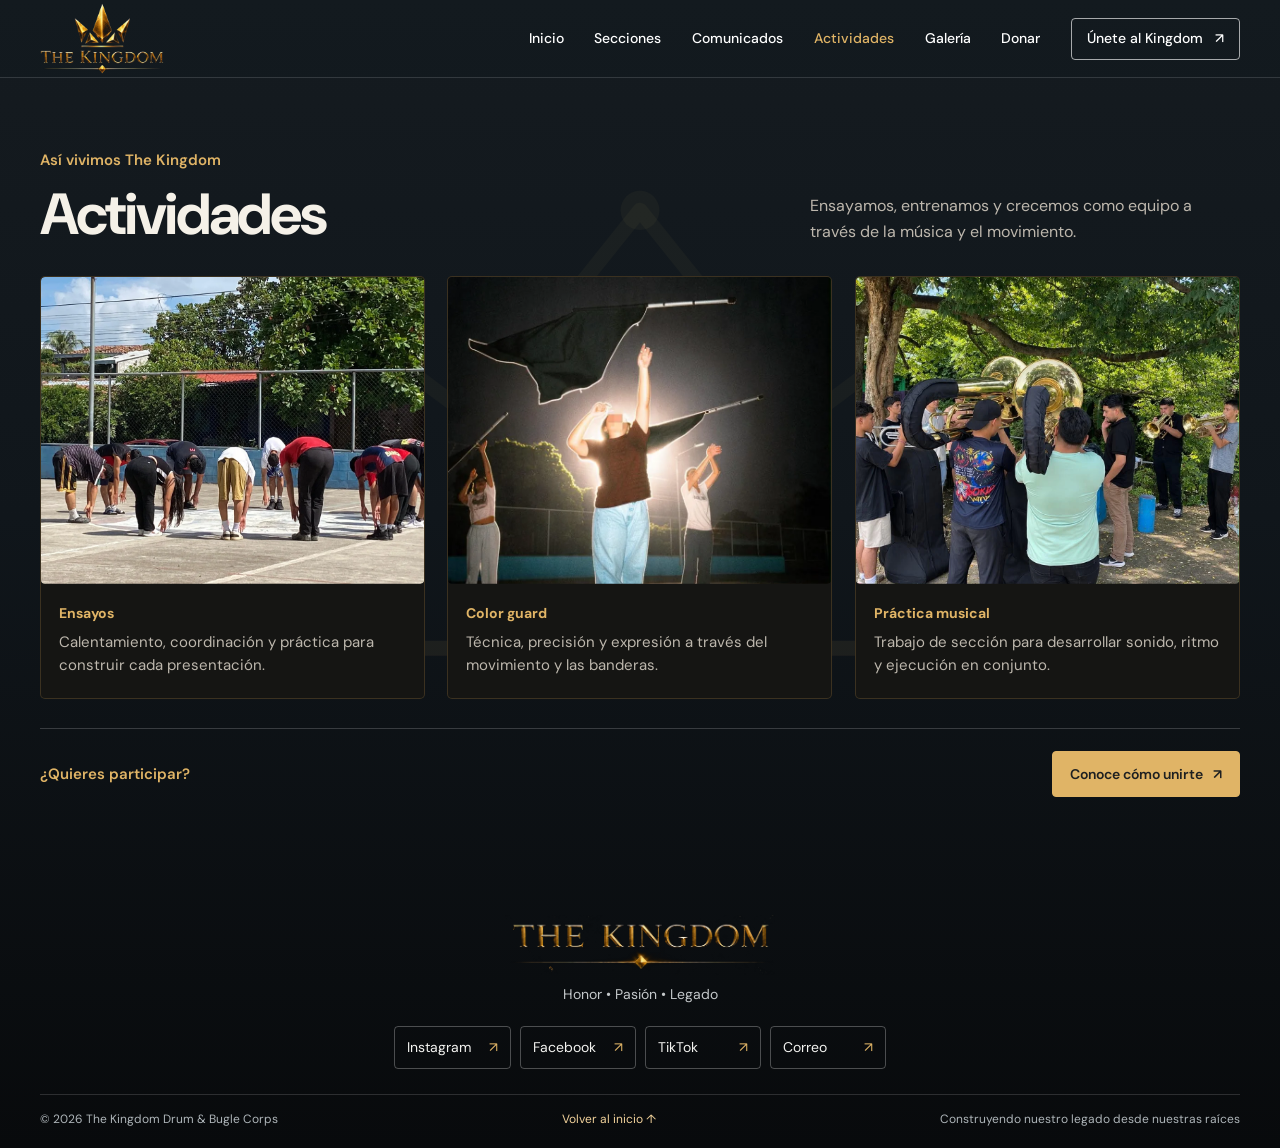
==== actividades.html @ d756a781 "Add site pages and align essence section" ====
<!doctype html>
<html lang="es">
  <head>
    <meta charset="UTF-8" />
    <meta name="viewport" content="width=device-width, initial-scale=1.0" />
    <meta name="theme-color" content="#111519" />
    <meta name="description" content="Conoce los ensayos, entrenamientos y actividades de The Kingdom Drum & Bugle Corps." />
    <title>Actividades | THE KINGDOM I OFICIAL</title>
    <link rel="canonical" href="https://crech23.github.io/the-kingdom-web/actividades.html" />
    <meta property="og:type" content="website" />
    <meta property="og:locale" content="es_SV" />
    <meta property="og:site_name" content="THE KINGDOM I OFICIAL" />
    <meta property="og:title" content="Actividades | THE KINGDOM I OFICIAL" />
    <meta property="og:description" content="Conoce los ensayos, entrenamientos y actividades de The Kingdom Drum & Bugle Corps." />
    <meta property="og:url" content="https://crech23.github.io/the-kingdom-web/actividades.html" />
    <meta property="og:image" content="https://crech23.github.io/the-kingdom-web/public/images/social-preview.png" />
    <meta property="og:image:alt" content="Logotipo dorado de The Kingdom con su corona" />
    <link rel="preconnect" href="https://fonts.googleapis.com" />
    <link rel="preconnect" href="https://fonts.gstatic.com" crossorigin />
    <link href="https://fonts.googleapis.com/css2?family=DM+Sans:wght@400;500;600;700&display=swap" rel="stylesheet" />
    <link rel="icon" type="image/png" href="public/images/crown-menu-icon.png" />
    <link rel="stylesheet" href="styles.css?v=communications-activities-20261028" />
    <script src="script.js?v=communications-activities-20261028" defer></script>
  </head>
  <body>
    <a class="skip-link" href="#contenido">Saltar al contenido</a>
    <header class="site-header">
      <a class="brand" href="index.html#inicio" aria-label="The Kingdom, inicio">
        <img src="public/images/kingdom-crest.png" alt="Logotipo de The Kingdom con corona dorada" />
      </a>
      <button class="menu-toggle" aria-label="Abrir menú" aria-expanded="false" aria-controls="main-nav">
        <img class="menu-icon" src="public/images/crown-menu-icon.png" alt="" aria-hidden="true" />
      </button>
      <nav class="main-nav" id="main-nav" aria-label="Navegación principal">
        <a href="index.html#inicio">Inicio</a>
        <a href="secciones.html">Secciones</a>
        <a href="comunicados.html">Comunicados</a>
        <a href="actividades.html" aria-current="page">Actividades</a>
        <a href="galeria.html">Galería</a>
        <a href="donar.html">Donar</a>
        <a class="nav-cta" href="unete.html#requisitos">Únete al Kingdom <span aria-hidden="true">↗</span></a>
      </nav>
    </header>
    <main id="contenido" class="page-interior">
      <section class="feature-section section-pad" id="actividades">
        <div class="section-heading page-heading">
          <div>
            <p class="intro-kicker">Así vivimos The Kingdom</p>
            <h1>Actividades</h1>
          </div>
          <p>Ensayamos, entrenamos y crecemos como equipo a través de la música y el movimiento.</p>
        </div>
        <div class="feature-grid activity-grid">
          <article class="feature-card activity-card">
            <img src="public/media/ensayo-estiramiento.webp" alt="Integrantes de The Kingdom se estiran en grupo durante un ensayo" width="1600" height="902" loading="lazy" />
            <div class="card-content"><span class="card-label">Ensayos</span><p>Calentamiento, coordinación y práctica para construir cada presentación.</p></div>
          </article>
          <article class="feature-card activity-card">
            <img src="public/media/guard-noche-banderas.webp" alt="Integrantes del color guard practican con banderas durante un ensayo" width="828" height="1422" loading="lazy" />
            <div class="card-content"><span class="card-label">Color guard</span><p>Técnica, precisión y expresión a través del movimiento y las banderas.</p></div>
          </article>
          <article class="feature-card activity-card">
            <img src="public/media/metales-ensayo-arbol.webp" alt="Integrantes de The Kingdom practican instrumentos de metal bajo los árboles" width="1086" height="1448" loading="lazy" />
            <div class="card-content"><span class="card-label">Práctica musical</span><p>Trabajo de sección para desarrollar sonido, ritmo y ejecución en conjunto.</p></div>
          </article>
        </div>
        <div class="activity-cta">
          <p class="intro-kicker">¿Quieres participar?</p>
          <a class="button button-gold" href="unete.html#requisitos">Conoce cómo unirte <span aria-hidden="true">↗</span></a>
        </div>
      </section>
    </main>
    <footer class="site-footer">
      <a class="footer-brand" href="index.html#inicio"><img src="public/images/kingdom-wordmark.png" alt="The Kingdom" /></a>
      <p class="footer-motto">Honor • Pasión • Legado</p>
      <div class="social-links" aria-label="Redes sociales">
        <a class="social-button" href="https://www.instagram.com/thekingdom_es/" target="_blank" rel="noopener noreferrer" aria-label="Instagram de The Kingdom"><span>Instagram</span><span aria-hidden="true">↗</span></a>
        <a class="social-button" href="https://www.facebook.com/profile.php?id=61590365836751" target="_blank" rel="noopener noreferrer" aria-label="Facebook de The Kingdom"><span>Facebook</span><span aria-hidden="true">↗</span></a>
        <a class="social-button" href="https://www.tiktok.com/@the.kingdomc" target="_blank" rel="noopener noreferrer" aria-label="TikTok de The Kingdom"><span>TikTok</span><span aria-hidden="true">↗</span></a>
        <a class="social-button" href="https://mail.google.com/mail/?view=cm&amp;fs=1&amp;to=thekingdomdbc@gmail.com" aria-label="Enviar correo a The Kingdom"><span>Correo</span><span aria-hidden="true">↗</span></a>
      </div>
      <div class="footer-bottom"><span>© <span id="year">2026</span> The Kingdom Drum &amp; Bugle Corps</span><a href="index.html#inicio">Volver al inicio ↑</a><span>Construyendo nuestro legado desde nuestras raíces</span></div>
    </footer>
  </body>
</html>
---- styles.css ----
:root {
  color-scheme: dark;
  --ink: #f5f1e8;
  --navy: #17232e;
  --paper: #10100f;
  --white: #1a1916;
  --gold: #c3954d;
  --gold-dark: #e0b466;
  --muted: #bdb7ad;
  --line: #ffffff2e;
  --body: 'DM Sans', Arial, sans-serif;
  --content: 1200px;
}

* { box-sizing: border-box; }
html { scroll-behavior: smooth; scroll-padding-top: 84px; }
body {
  margin: 0;
  overflow-x: hidden;
  background-color: #0d0d0c;
  background-image: url('public/images/crown-watermark.svg'), linear-gradient(to top, #080a0c 0%, #10161b 55%, #151b20 100%);
  background-repeat: no-repeat, no-repeat;
  background-position: center 48%, center;
  background-size: min(76vw, 780px) auto, 100% 100%;
  background-attachment: fixed, scroll;
  color: var(--ink);
  font: 400 16px/1.65 var(--body);
  -webkit-font-smoothing: antialiased;
}
a { color: inherit; text-decoration: none; }
img, video { display: block; max-width: 100%; }
button, a { -webkit-tap-highlight-color: transparent; }
a:focus-visible, button:focus-visible { outline: 3px solid var(--gold); outline-offset: 4px; }
.skip-link {
  position: absolute; z-index: 100; top: -60px; left: 16px;
  padding: 10px 14px; background: #e0b466; color: #171614;
}
.skip-link:focus { top: 12px; }
.visually-hidden {
  position: absolute; width: 1px; height: 1px; padding: 0; margin: -1px;
  overflow: hidden; clip: rect(0, 0, 0, 0); white-space: nowrap; border: 0;
}
.section-pad { padding-inline: max(24px, calc((100vw - var(--content)) / 2)); }

.site-header {
  position: fixed; z-index: 20; inset: 0 0 auto;
  min-height: 78px; display: flex; align-items: center; justify-content: space-between;
  gap: 28px; padding-inline: max(24px, calc((100vw - var(--content)) / 2));
  color: #fff; border-bottom: 1px solid #ffffff24; background: #10182055;
}
.brand, .footer-brand { display: block; flex: 0 0 auto; }
.brand { width: 124px; }
.footer-brand { width: 270px; max-width: 100%; }
.brand img, .footer-brand img { width: 100%; height: auto; }
@keyframes nav-slide-in {
  from { opacity: 0; filter: blur(2px); transform: translate3d(52px, 0, 0) scale(.99); }
  to { opacity: 1; filter: blur(0); transform: translate3d(0, 0, 0) scale(1); }
}
.main-nav {
  display: flex; align-items: center; gap: clamp(18px, 2.4vw, 32px);
}
.main-nav > a {
  font: 500 14px/1.4 var(--body); color: #fff;
  transition: color .18s ease;
  animation: nav-slide-in .78s cubic-bezier(.22, 1, .36, 1) both;
}
.main-nav > a:nth-child(1) { animation-delay: .42s; }
.main-nav > a:nth-child(2) { animation-delay: .35s; }
.main-nav > a:nth-child(3) { animation-delay: .28s; }
.main-nav > a:nth-child(4) { animation-delay: .21s; }
.main-nav > a:nth-child(5) { animation-delay: .14s; }
.main-nav > a:nth-child(6) { animation-delay: .07s; }
.main-nav > a:nth-child(7) { animation-delay: 0s; }
.main-nav > a:hover { color: #f1d19a; }
.main-nav > a[aria-current="page"] { color: var(--gold-dark); }
.main-nav .nav-cta {
  padding: 10px 15px; border: 1px solid #ffffffa0; border-radius: 4px;
  color: #fff; transition: background .18s ease, color .18s ease;
}
.main-nav .nav-cta:hover { color: #171614; background: #fff; }
.nav-cta span { margin-left: 8px; }
.menu-toggle { display: none; }

.hero {
  position: relative; display: flex; align-items: flex-end; overflow: hidden;
  height: min(78svh, 760px); min-height: 620px; background: #24313a;
  color: #fff; isolation: isolate;
}
.hero-image, .hero-video, .hero-shade { position: absolute; inset: 0; }
.hero-image {
  z-index: -3; background: url('public/media/tk-intro-poster.jpg') center 46% / cover no-repeat;
}
.hero-video { z-index: -2; width: 100%; height: 100%; object-fit: cover; object-position: center 46%; }
.hero-shade {
  z-index: -1;
  background: linear-gradient(to top, #090909dc 0%, #11192072 62%, #11192028 100%),
              linear-gradient(90deg, #1119209e 0%, transparent 82%);
}
.hero-content {
  width: min(var(--content), calc(100% - 48px)); margin: 0 auto 0;
  padding-bottom: clamp(76px, 11vh, 108px); position: relative;
}
.eyebrow, .intro-kicker, .season-kicker {
  margin: 0 0 12px; font-size: 15px; line-height: 1.4; font-weight: 600;
}
.hero h1 {
  max-width: 660px; margin: 0 0 15px; font-size: clamp(46px, 5.2vw, 74px);
  font-weight: 700; line-height: 1.04; letter-spacing: -.04em;
  color: #fffaf0;
  text-shadow: 0 2px 4px #101820, 0 5px 18px #101820d9, 0 0 24px #c3954d35;
}
.hero h1 span { color: #f0c875; }
.hero-copy { max-width: 460px; margin: 0 0 24px; font-size: 18px; line-height: 1.5; color: #f3f1eb; }
.hero-actions { display: flex; align-items: center; flex-wrap: wrap; gap: 12px; }
.button {
  min-height: 46px; display: inline-flex; align-items: center; justify-content: center;
  gap: 10px; padding: 11px 17px; border: 1px solid transparent; border-radius: 4px;
  font: 600 14px/1.2 var(--body); transition: background .18s ease, color .18s ease, border-color .18s ease;
}
.button-gold { color: #1e2021; background: #e0b466; border-color: #e0b466; }
.button-gold:hover { background: #f0ca82; border-color: #f0ca82; }
.button-outline { color: #fff; border-color: #ffffffb0; background: #10182032; }
.button-outline:hover { color: #171614; background: #fff; border-color: #fff; }
.button svg { width: 17px; height: 17px; fill: none; stroke: currentColor; stroke-width: 1.8; stroke-linecap: round; stroke-linejoin: round; }
.button .icon-fill { fill: currentColor; stroke: none; }
.hero-caption {
  position: absolute; right: max(24px, calc((100vw - var(--content)) / 2)); bottom: 25px;
  display: flex; gap: 16px; color: #fff; font-size: 12px;
}
.hero-caption span + span { padding-left: 16px; border-left: 1px solid #ffffff80; }
.scroll-cue { display: none; }

.intro { padding-block: 72px 58px; background: transparent; color: var(--ink); }
.intro-kicker { color: var(--gold-dark); }
.intro .essence-title {
  margin: 0 auto 28px; color: var(--gold-dark); text-align: center;
  font-size: clamp(22px, 2.4vw, 30px); font-weight: 700;
  line-height: 1.2; letter-spacing: -.02em;
}
.intro-grid.mission-vision-grid {
  grid-template-columns: repeat(2, minmax(0, 1fr)); gap: 0; align-items: start;
}
.mission-vision-grid .intro-text { max-width: 560px; }
.mission-vision-grid .intro-text:first-child { padding-right: clamp(22px, 4vw, 54px); }
.mission-vision-grid .intro-text + .intro-text {
  padding-left: clamp(22px, 4vw, 54px); border-left: 1px solid var(--line);
}
.intro-text .mission-label {
  margin: 0 0 10px; color: var(--gold-dark); font-size: 14px;
  font-weight: 700; letter-spacing: .04em;
}
.intro .mission-vision-grid h3 {
  margin: 0 0 16px; font-size: clamp(32px, 3.4vw, 46px);
  font-weight: 700; line-height: 1.12; letter-spacing: -.035em;
}
.intro .mission-vision-grid h3 span { color: var(--gold-dark); }
.intro-philosophy {
  max-width: var(--content); margin: 32px auto 0; padding-top: 18px;
  border-top: 1px solid var(--line); color: var(--ink); font-size: 16px; font-weight: 600;
}
.intro-philosophy span {
  margin-right: 12px; color: var(--gold-dark); font-size: 13px;
  font-weight: 700; letter-spacing: .04em;
}
.intro-grid {
  max-width: var(--content); margin: 16px auto 0; display: grid;
  grid-template-columns: 1.1fr .9fr; align-items: center; gap: clamp(36px, 7vw, 92px);
}
.intro h2, .section-heading h2, .season h2, .contact h2 {
  margin: 0; font-size: clamp(34px, 4.1vw, 54px); font-weight: 700;
  line-height: 1.12; letter-spacing: -.035em;
}
.intro h2 span { color: var(--gold-dark); }
.intro-text { max-width: 510px; }
.intro-text p { margin: 0 0 12px; color: var(--muted); font-size: 16px; line-height: 1.7; }
.intro-text p.lead { color: var(--ink); font-size: 19px; font-weight: 600; line-height: 1.5; }
.underlined-link {
  display: inline-flex; gap: 12px; margin-top: 7px; padding-bottom: 4px;
  color: var(--gold-dark); border-bottom: 1px solid #c3954d70; font-size: 14px; font-weight: 600;
}
.values-strip {
  max-width: var(--content); margin: 42px auto 0; padding-top: 20px;
  display: flex; flex-wrap: wrap; gap: 14px 54px; border-top: 1px solid var(--line);
}
.values-strip div { display: flex; align-items: center; }
.values-strip strong { font-size: 15px; font-weight: 600; }

.meaning-section { max-width: var(--content); margin: 42px auto 0; }
.meaning-heading { margin-bottom: 18px; }
.meaning-heading .intro-kicker { margin-bottom: 5px; }
.meaning-heading h2 { margin: 0; font-size: clamp(28px, 3.2vw, 40px); line-height: 1.15; letter-spacing: -.03em; }
.meaning-grid { display: grid; grid-template-columns: repeat(2, minmax(0, 1fr)); gap: 18px; }
.meaning-card {
  min-width: 0; padding: 20px 22px; border: 1px solid #c3954d38;
  border-radius: 5px; background: #11182088;
}
.meaning-card h3 { margin: 0 0 10px; display: flex; align-items: center; gap: 10px; font-size: 18px; }
.meaning-card h3 img { width: 26px; height: 24px; object-fit: contain; }
.meaning-card p { margin: 0; color: var(--muted); font-size: 15px; line-height: 1.7; }

.feature-section { padding-block: 72px 84px; background: transparent; color: var(--ink); }
main.page-interior { padding-top: 78px; }
.section-heading {
  max-width: var(--content); margin: 0 auto 30px; display: flex;
  align-items: end; justify-content: space-between; gap: 40px;
}
.section-heading h2 { color: var(--ink); }
.section-heading h1 {
  margin: 0; color: var(--ink); font-size: clamp(36px, 4.6vw, 58px);
  line-height: 1.08; letter-spacing: -.04em;
}
.section-heading > p { max-width: 430px; margin: 0; color: var(--muted); font-size: 16px; line-height: 1.65; }
.feature-grid {
  max-width: var(--content); margin: 0 auto; display: grid;
  grid-template-columns: repeat(3, minmax(0, 1fr)); gap: 22px; align-items: start;
}
.feature-card {
  min-width: 0; overflow: hidden;
  background: #151513;
  border: 1px solid #c3954d38; border-radius: 5px;
}
.feature-card img { width: 100%; height: auto; aspect-ratio: 1.25; object-fit: cover; }
.feature-card-short img { aspect-ratio: 1.25; }
.feature-card-tall img { object-position: center 66%; }
.feature-card-short img { object-position: center 36%; }
.feature-card-metal img { object-position: center 30%; }
.card-content { padding: 16px 18px 20px; }
.card-label { color: var(--gold-dark); font-size: 14px; font-weight: 700; }
.card-content p { margin: 5px 0 0; color: var(--muted); font-size: 15px; line-height: 1.55; }
.announcement-card {
  max-width: var(--content); margin: 0 auto; padding: clamp(24px, 4vw, 42px);
  display: flex; align-items: center; justify-content: space-between; gap: 28px;
  border: 1px solid #c3954d62; border-radius: 5px;
  background: linear-gradient(135deg, #1a1c1dce, #111519ed);
}
.announcement-card h2 { margin: 0 0 10px; font-size: clamp(24px, 3vw, 32px); line-height: 1.2; }
.announcement-card p:not(.intro-kicker) { max-width: 650px; margin: 0; color: var(--muted); line-height: 1.7; }
.announcement-actions { display: flex; flex: 0 0 auto; flex-wrap: wrap; gap: 10px; }
.activity-cta {
  max-width: var(--content); margin: 30px auto 0; padding-top: 22px;
  display: flex; align-items: center; justify-content: space-between; gap: 20px;
  border-top: 1px solid var(--line);
}
.activity-cta .intro-kicker { margin: 0; }

.season {
  position: relative; min-height: 460px; display: flex; align-items: center;
  overflow: hidden; background: transparent; color: #fff;
}
.season-photo {
  position: absolute; inset: 0;
  background: linear-gradient(#1118208c, #1118208c),
              url('public/media/ensayo-circulo.webp') center 62% / cover no-repeat;
}
.season-content { position: relative; width: min(var(--content), 100%); margin: auto; padding-block: 72px; }
.season-kicker { color: #f0c875; }
.season h2 { max-width: 650px; color: #fff; }
.season-content > p:not(.season-kicker) { max-width: 500px; margin: 16px 0 22px; color: #e3e6e6; font-size: 16px; line-height: 1.7; }

.gallery-section { padding-block: 72px 86px; background: transparent; color: var(--ink); }
.gallery-heading { align-items: end; }
.gallery-links { display: flex; flex-wrap: wrap; gap: 10px; }
.gallery-link { color: var(--ink); border-color: #ffffff70; background: #09090920; }
.gallery-link:hover { color: #171614; background: #e0b466; border-color: #e0b466; }
.gallery-grid {
  max-width: var(--content); margin: 0 auto; display: grid;
  grid-template-columns: repeat(4, minmax(0, 1fr)); gap: 22px;
}
.gallery-item { min-width: 0; margin: 0; }
.gallery-item img, .gallery-item video {
  width: 100%; aspect-ratio: 4 / 5; object-fit: cover; background: #dedbd4;
}
.media-link { position: relative; display: block; overflow: hidden; border-radius: 4px; }
.media-link img, .media-link video {
  transition: transform .65s cubic-bezier(.22, 1, .36, 1);
}
.media-link:hover img, .media-link:hover video { transform: scale(1.035); }
.media-platform {
  position: absolute; left: 12px; bottom: 12px; padding: 6px 9px;
  border-radius: 3px; color: #fff; background: #17232edc; font-size: 12px; font-weight: 600;
}
.gallery-item figcaption { margin-top: 10px; color: var(--muted); font-size: 14px; }
.gallery-item figcaption a { display: flex; justify-content: space-between; gap: 8px; }
.gallery-item figcaption span { color: var(--gold-dark); white-space: nowrap; }

.donation {
  padding-block: 72px 84px;
  color: var(--ink);
}
.donation-heading { align-items: end; }
.donation-heading .intro-kicker { margin-bottom: 8px; }
.donation-heading h2 { max-width: 650px; }
.donation-heading > p { margin-bottom: 4px; }
.donation-card {
  max-width: var(--content); margin: 0 auto; padding: clamp(22px, 4vw, 40px);
  display: grid; grid-template-columns: 1fr .9fr; gap: clamp(28px, 5vw, 64px);
  border: 1px solid #c3954d62; border-radius: 6px;
  background: linear-gradient(135deg, #1a1c1dce, #111519ed);
}
.donation-message h3 { margin: 0 0 12px; font-size: 21px; }
.donation-message p { margin: 0 0 18px; color: var(--muted); line-height: 1.7; }
.donation-actions { display: flex; flex-wrap: wrap; gap: 10px; margin-top: 18px; }
.donation-actions .button { flex: 1 1 190px; }
.donation-email { margin-top: 0; }
.donation-disclosure { margin: 18px 0; border-top: 1px solid var(--line); }
.donation-disclosure summary {
  display: flex; align-items: center; justify-content: space-between; gap: 16px;
  padding: 14px 0; color: var(--gold-dark); font-weight: 700; cursor: pointer; list-style: none;
}
.donation-disclosure summary::-webkit-details-marker { display: none; }
.donation-disclosure summary::after { content: '+'; font-size: 22px; line-height: 1; }
.donation-disclosure[open] summary::after { content: '−'; }
.donation-details { margin: 0; display: grid; gap: 12px; }
.donation-details > div {
  min-width: 0; display: grid; grid-template-columns: minmax(100px, .75fr) 1.25fr;
  align-items: center; gap: 10px; padding-bottom: 12px; border-bottom: 1px solid var(--line);
}
.donation-details dt { color: var(--muted); font-size: 14px; }
.donation-details dd { margin: 0; color: var(--ink); font-weight: 600; overflow-wrap: anywhere; }
.donation-details .donation-account-row { grid-template-columns: 1fr auto; }
.donation-account-row dt { grid-column: 1 / -1; }
.donation-account-row dd { font-size: clamp(19px, 2.2vw, 25px); letter-spacing: .06em; }
.copy-account { min-height: 40px; padding: 9px 12px; font-size: 13px; cursor: pointer; }
.copy-feedback { min-height: 20px; grid-column: 1 / -1; margin: -5px 0 0; color: var(--gold-dark); font-size: 13px; }

.moments { max-width: var(--content); margin: 72px auto 0; }
.moments-heading { margin-inline: 0; }
.moments-heading .intro-kicker { margin-bottom: 8px; }
.moments-grid {
  display: grid;
  grid-template-columns: repeat(3, minmax(0, 1fr));
  gap: 18px;
}
.moments-grid .moment,
.moments-grid .moment-wide,
.moments-grid .moment-cta {
  min-width: 0;
  grid-column: span 1;
  grid-row: auto;
  aspect-ratio: 4 / 5;
}
.moments-grid .moment .media-link { height: 100%; }
.moments-grid .moment img, .moments-grid .moment video {
  width: 100%; height: 100%; aspect-ratio: auto; object-fit: cover; background: #151513;
}
.moment-cta {
  display: flex; flex-direction: column; justify-content: center; align-items: flex-start;
  padding: clamp(20px, 2.4vw, 30px); border: 1px solid #c3954d62; border-radius: 5px;
  background: linear-gradient(145deg, #221c12ee, #111519f2);
}
.moment-cta .intro-kicker { margin-bottom: 8px; }
.moment-cta h3 { margin: 0 0 12px; font-size: clamp(22px, 2.4vw, 28px); line-height: 1.2; letter-spacing: -.02em; }
.moment-cta p:not(.intro-kicker) { margin: 0 0 20px; color: var(--muted); font-size: 15px; line-height: 1.65; }
.media-link[data-lightbox] { cursor: zoom-in; }

.lightbox {
  width: 100%; height: 100%; max-width: none; max-height: none; margin: 0; padding: 0;
  border: 0; background: transparent; color: #fff;
}
.lightbox[open] { display: flex; align-items: center; justify-content: center; }
.lightbox::backdrop { background: #07090bf0; }
.lightbox-figure { margin: 0; padding: 64px 72px 56px; max-width: 100%; text-align: center; }
.lightbox-figure img, .lightbox-figure video {
  max-width: min(92vw, 1200px); max-height: calc(100svh - 150px);
  width: auto; height: auto; margin: 0 auto; border-radius: 4px; background: #000;
}
.lightbox-caption { margin: 14px 0 0; color: var(--muted); font-size: 14px; }
.lightbox-count { color: var(--gold-dark); font-weight: 600; margin-right: 10px; }
.lightbox-btn {
  position: absolute; width: 46px; height: 46px; display: flex; align-items: center; justify-content: center;
  padding: 0; border: 1px solid #ffffff60; border-radius: 4px; color: #fff; background: #10182090;
  font: 500 22px/1 var(--body); cursor: pointer; transition: background .18s ease, color .18s ease;
}
.lightbox-btn:hover { color: #171614; background: #e0b466; border-color: #e0b466; }
.lightbox-close { top: 16px; right: 16px; }
.lightbox-prev { left: 16px; top: 50%; margin-top: -23px; }
.lightbox-next { right: 16px; top: 50%; margin-top: -23px; }
.lightbox-solo .lightbox-prev, .lightbox-solo .lightbox-next { display: none; }
body.lightbox-open { overflow: hidden; }

.join-hero {
  min-height: 540px; display: flex; align-items: center; padding: 150px max(24px, calc((100vw - var(--content)) / 2)) 72px;
  color: #fff; background: linear-gradient(90deg, #0c1015e8 0%, #0c1015a8 58%, #0c101550 100%), url('public/images/hero.webp') center 48% / cover no-repeat;
}
.join-hero-content { width: min(var(--content), 100%); margin-inline: auto; }
.join-hero h1 { max-width: 780px; margin: 0 0 16px; font-size: clamp(48px, 6vw, 76px); line-height: 1.02; letter-spacing: -.045em; text-shadow: 0 3px 16px #000; }
.join-hero h1 span { color: #f0c875; }
.join-hero-content > p:not(.eyebrow) { max-width: 560px; margin: 0 0 24px; color: #f0eee8; font-size: 18px; }
.join-content { padding-block: 72px 84px; }
.join-heading { align-items: end; }
.join-grid { max-width: var(--content); margin: 0 auto; display: grid; grid-template-columns: repeat(2, minmax(0, 1fr)); gap: 20px; }
.join-card { padding: 26px; border: 1px solid #ffffff30; border-radius: 5px; background: #101519a8; }
.join-card-primary { border-color: #c3954d80; background: linear-gradient(145deg, #211c13a8, #111519d9); }
.join-label { margin: 0 0 8px; color: var(--gold-dark); font-size: 13px; font-weight: 700; letter-spacing: .05em; }
.join-card h3 { margin: 0 0 12px; color: var(--ink); font-size: 23px; line-height: 1.2; }
.join-card p:last-child { margin: 0; color: var(--muted); line-height: 1.7; }
.join-policies { max-width: var(--content); margin: 52px auto 0; padding-top: 28px; border-top: 1px solid var(--line); }
.join-policies > h2 { margin: 0 0 22px; color: var(--ink); font-size: clamp(30px, 3.4vw, 42px); line-height: 1.15; }
.policy-grid { display: grid; grid-template-columns: repeat(3, minmax(0, 1fr)); gap: 18px; }
.policy-grid article { padding: 20px; border-left: 2px solid var(--gold); background: #ffffff08; }
.policy-grid h3 { margin: 0 0 8px; font-size: 17px; }
.policy-grid p { margin: 0; color: var(--muted); font-size: 15px; line-height: 1.65; }
.join-next { max-width: var(--content); margin: 54px auto 0; padding: 30px; text-align: center; border: 1px solid #c3954d55; border-radius: 5px; background: linear-gradient(130deg, #1b1a16bd, #101519d9); }
.join-next h2 { margin: 0 0 8px; font-size: clamp(28px, 3.2vw, 38px); }
.join-next p { max-width: 640px; margin: 0 auto 20px; color: var(--muted); }

.contact {
  position: relative; overflow: hidden; padding-block: 72px 76px;
  text-align: center; color: #fff; background: transparent;
}
.contact-crown { width: 58px; height: 50px; display: block; margin: 0 auto 16px; fill: none; stroke: #e0b466; stroke-width: 4; stroke-linecap: round; stroke-linejoin: round; }
.contact h2 { max-width: 780px; margin: 0 auto 16px; color: #fff; font-size: clamp(34px, 4vw, 52px); }
.contact h2 span { color: #e0b466; }
.contact > p { max-width: 500px; margin: 0 auto; color: #d4d9dc; font-size: 16px; }
.contact-button { margin-top: 22px; }
.site-footer { padding: 34px max(24px, calc((100vw - var(--content)) / 2)) 18px; background: transparent; color: #e6e8e9; }
.footer-brand { width: 270px; margin-inline: auto; }
.footer-motto { margin: 8px 0 20px; color: #c4c8ca; font-size: 14px; text-align: center; }
.social-links { display: flex; flex-wrap: wrap; justify-content: center; gap: 9px; padding-bottom: 25px; }
.social-button {
  min-width: 116px; min-height: 42px; padding: 9px 12px; display: inline-flex;
  align-items: center; justify-content: space-between; gap: 18px;
  border: 1px solid #ffffff45; border-radius: 4px; color: #f3f3f0; font-size: 14px;
  transition: background .18s ease, border-color .18s ease;
}
.social-button:hover { background: #ffffff14; border-color: #ffffffa0; }
.social-button span + span { color: #e0b466; }
.footer-bottom {
  display: flex; justify-content: space-between; flex-wrap: wrap; gap: 10px 20px;
  padding-top: 15px; border-top: 1px solid #ffffff25; color: #aeb5b9; font-size: 12px;
}
.footer-bottom a { color: #f1d19a; }
.reveal {
  opacity: 0;
  filter: blur(12px);
  transform: translate3d(0, 76px, 0) scale(.86);
  transition:
    opacity .9s cubic-bezier(.16, 1, .3, 1) var(--reveal-delay, 0ms),
    transform 1s cubic-bezier(.16, 1, .3, 1) var(--reveal-delay, 0ms),
    filter .85s cubic-bezier(.16, 1, .3, 1) var(--reveal-delay, 0ms);
}
.reveal.is-visible {
  opacity: 1;
  filter: blur(0);
  transform: translate3d(0, 0, 0) scale(1);
}
.feature-card.reveal,
.gallery-item.reveal,
.meaning-card.reveal,
.join-life-item.reveal {
  transform: perspective(1000px) translate3d(0, 84px, 0) rotateX(16deg) scale(.82);
  transform-origin: center bottom;
}
.feature-card.reveal.is-visible,
.gallery-item.reveal.is-visible,
.meaning-card.reveal.is-visible,
.join-life-item.reveal.is-visible {
  transform: perspective(1000px) translate3d(0, 0, 0) rotateX(0) scale(1);
}
.feature-card.reveal img,
.gallery-item.reveal img,
.gallery-item.reveal video,
.join-life-item.reveal img,
.join-life-item.reveal video {
  clip-path: inset(0 100% 0 0 round 4px);
  filter: saturate(.35) brightness(.58);
  transition:
    clip-path 1.1s cubic-bezier(.16, 1, .3, 1),
    filter .9s cubic-bezier(.16, 1, .3, 1);
}
.feature-card.reveal.is-visible img,
.gallery-item.reveal.is-visible img,
.gallery-item.reveal.is-visible video,
.join-life-item.reveal.is-visible img,
.join-life-item.reveal.is-visible video {
  clip-path: inset(0 0 0 0 round 4px);
  filter: saturate(1) brightness(1);
}
.gallery-item.reveal .media-platform,
.join-life-item.reveal .media-platform {
  opacity: 0;
  transform: translateY(12px);
  transition:
    opacity .45s cubic-bezier(.16, 1, .3, 1) .35s,
    transform .55s cubic-bezier(.16, 1, .3, 1) .35s;
}
.gallery-item.reveal.is-visible .media-platform,
.join-life-item.reveal.is-visible .media-platform {
  opacity: 1;
  transform: translateY(0);
}

@media (max-width: 900px) {
  .site-header { padding-inline: 24px; }
  .main-nav { gap: 15px; }
  .section-pad { padding-inline: 32px; }
  .season-content { width: auto; margin-inline: 0; }
  .gallery-grid, .feature-grid { gap: 16px; }
  .gallery-grid { grid-template-columns: repeat(2, minmax(0, 1fr)); }
  .moments { margin-top: 56px; }
  .moments-grid { grid-template-columns: repeat(2, minmax(0, 1fr)); gap: 16px; }
}
@media (max-width: 700px) {
  html { scroll-padding-top: 68px; }
  .site-header { min-height: 68px; padding-inline: 18px; }
  .brand { width: 106px; }
  .menu-toggle {
    width: 52px; height: 48px; display: flex; align-items: center; justify-content: center;
    padding: 5px; border: 1px solid #d5ad6780; border-radius: 6px;
    background: #101519c9; cursor: pointer; z-index: 2;
  }
  .menu-icon {
    width: 40px; height: 34px; object-fit: contain;
    filter: drop-shadow(0 0 5px #e0b46690);
    transition: transform .2s ease;
  }
  .menu-toggle[aria-expanded='true'] .menu-icon { transform: scale(.9) rotate(-6deg); }
  .main-nav {
    position: absolute; top: 68px; left: 0; right: 0; display: flex; flex-direction: column;
    align-items: stretch; gap: 0; padding: 0 20px; background: #17232ef5;
    max-height: 0; overflow: hidden; transition: max-height .25s ease, padding .25s ease;
  }
  .main-nav.is-open { max-height: 360px; padding: 8px 20px 18px; }
  .main-nav.is-open > a { animation: nav-slide-in .55s cubic-bezier(.22, 1, .36, 1) both; }
  .main-nav.is-open > a:nth-child(1) { animation-delay: .04s; }
  .main-nav.is-open > a:nth-child(2) { animation-delay: .08s; }
  .main-nav.is-open > a:nth-child(3) { animation-delay: .12s; }
  .main-nav.is-open > a:nth-child(4) { animation-delay: .16s; }
  .main-nav.is-open > a:nth-child(5) { animation-delay: .20s; }
  .main-nav.is-open > a:nth-child(6) { animation-delay: .24s; }
  .main-nav.is-open > a:nth-child(7) { animation-delay: .28s; }
  .main-nav > a { padding: 13px 3px; border-bottom: 1px solid #ffffff26; font-size: 14px; }
  .main-nav .nav-cta { padding: 13px 3px; border: 0; border-bottom: 1px solid #ffffff26; border-radius: 0; }
  .hero { height: 76svh; min-height: 610px; max-height: 760px; }
  .hero-content { width: calc(100% - 40px); padding-bottom: 90px; }
  .hero h1 { max-width: 500px; font-size: clamp(43px, 10vw, 64px); line-height: 1.04; }
  .hero-copy { font-size: 16px; }
  .hero-caption { left: 20px; right: 20px; bottom: 20px; justify-content: flex-start; gap: 10px; font-size: 11px; }
  .hero-caption span + span { padding-left: 10px; }
  .section-pad { padding-inline: 22px; }
  main.page-interior { padding-top: 72px; }
  .intro { padding-block: 50px 42px; }
  .intro-grid { grid-template-columns: 1fr; gap: 16px; margin-top: 12px; }
  .intro-grid.mission-vision-grid { grid-template-columns: 1fr; gap: 16px; }
  .mission-vision-grid .intro-text:first-child { padding-right: 0; }
  .mission-vision-grid .intro-text + .intro-text {
    padding: 22px 0 0; border-left: 0; border-top: 1px solid var(--line);
  }
  .intro .essence-title { margin-bottom: 22px; font-size: 24px; }
  .intro .mission-vision-grid h3 { font-size: clamp(32px, 8.5vw, 44px); }
  .intro-philosophy { margin-top: 24px; font-size: 15px; }
  .intro-philosophy span { display: block; margin: 0 0 5px; }
  .intro h2, .section-heading h2, .season h2 { font-size: clamp(32px, 8.5vw, 44px); }
  .intro-text p.lead { font-size: 17px; }
  .intro-text p { font-size: 15px; }
  .values-strip { gap: 12px 24px; margin-top: 24px; padding-top: 16px; }
  .values-strip strong { font-size: 14px; }
  .feature-section, .gallery-section { padding-block: 52px 58px; }
  .meaning-section { margin-top: 30px; }
  .meaning-grid { grid-template-columns: 1fr; gap: 12px; }
  .meaning-card { padding: 18px; }
  .section-heading { align-items: flex-start; flex-direction: column; gap: 12px; margin-bottom: 22px; }
  .section-heading h1 { font-size: clamp(34px, 9vw, 46px); }
  .section-heading > p { font-size: 15px; }
  .feature-grid { grid-template-columns: 1fr 1fr; gap: 13px; }
  .feature-card img, .feature-card-short img { aspect-ratio: .95; }
  .feature-card-metal { grid-column: 1 / -1; }
  .feature-card-metal img { aspect-ratio: 1.5; }
  .card-content { padding: 12px 12px 15px; }
  .card-content p { font-size: 13px; }
  .announcement-card { align-items: flex-start; flex-direction: column; gap: 20px; }
  .announcement-actions { width: 100%; }
  .announcement-actions .button { flex: 1 1 120px; }
  .activity-cta { align-items: flex-start; flex-direction: column; gap: 12px; }
  .season { min-height: 0; }
  .season-content { padding-block: 58px; }
  .season-content > p:not(.season-kicker) { font-size: 15px; }
  .join-hero { min-height: 470px; padding: 132px 22px 56px; background-position: 57% center; }
  .join-hero h1 { font-size: clamp(42px, 11vw, 58px); }
  .join-hero-content > p:not(.eyebrow) { font-size: 16px; }
  .join-content { padding-block: 52px 60px; }
  .join-grid, .policy-grid { grid-template-columns: 1fr; gap: 12px; }
  .join-card { padding: 20px; }
  .join-policies { margin-top: 36px; padding-top: 24px; }
  .join-next { margin-top: 36px; padding: 24px 18px; }
  .donation { padding-block: 52px 60px; }
  .donation-card { grid-template-columns: 1fr; gap: 24px; padding: 22px; }
  .donation-heading { gap: 12px; }
  .donation-details > div { grid-template-columns: minmax(90px, .7fr) 1.3fr; }
  .donation-details .donation-account-row { grid-template-columns: 1fr auto; }
  .donation-account-row dd { font-size: 19px; }
  .copy-account { padding-inline: 10px; }
  .gallery-heading { gap: 16px; }
  .gallery-links { width: 100%; }
  .gallery-links .button { flex: 1; }
  .gallery-grid { grid-template-columns: 1fr 1fr; gap: 16px 12px; }
  .moments { margin-top: 44px; }
  .moments-grid { grid-template-columns: repeat(2, minmax(0, 1fr)); gap: 12px; }
  .moments-grid > .moment,
  .moments-grid > .moment-wide { grid-column: span 1; width: auto; justify-self: stretch; }
  .moments-grid > .moment:nth-child(odd):nth-last-child(2) {
    grid-column: 1 / -1; width: calc((100% - 12px) / 2); justify-self: center;
  }
  .moments-grid > .moment-cta { grid-column: 1 / -1; aspect-ratio: auto; }
  .lightbox-figure { padding: 70px 14px 50px; }
  .lightbox-figure img, .lightbox-figure video { max-width: 100%; max-height: calc(100svh - 150px); }
  .lightbox-prev, .lightbox-next { top: auto; bottom: 10px; margin-top: 0; }
  .lightbox-prev { left: 14px; }
  .lightbox-next { right: 14px; }
  .gallery-item img, .gallery-item video { aspect-ratio: 4 / 5; }
  .media-platform { left: 8px; bottom: 8px; padding: 5px 7px; font-size: 11px; }
  .contact { padding-block: 54px 58px; }
  .contact h2 { font-size: clamp(31px, 8vw, 42px); }
  .contact > p { font-size: 15px; }
  .site-footer { padding: 28px 22px 16px; }
  .social-links { gap: 8px; }
  .social-button { min-width: 0; flex: 1 1 calc(50% - 8px); }
  .footer-bottom { display: flex; justify-content: center; text-align: center; font-size: 11px; }
  .footer-bottom span:last-child { width: 100%; }
}
@media (max-width: 380px) {
  .hero h1 { font-size: 41px; }
  .hero-actions { align-items: stretch; flex-direction: column; max-width: 240px; }
  .hero-actions .button { justify-content: space-between; }
  .feature-grid { grid-template-columns: 1fr; }
  .feature-card-metal { grid-column: auto; }
  .feature-card img, .feature-card-short img, .feature-card-metal img { aspect-ratio: 1.2; }
}
@media (prefers-reduced-motion: reduce) {
  html { scroll-behavior: auto; }
  *, *::before, *::after {
    animation-duration: .01ms !important;
    animation-delay: 0ms !important;
    animation-iteration-count: 1 !important;
    transition-duration: .01ms !important;
  }
  .reveal,
  .reveal.is-visible {
    opacity: 1;
    filter: none;
    transform: none;
    transition-delay: 0ms !important;
  }
  .reveal img,
  .reveal video {
    clip-path: none !important;
    filter: none !important;
  }
}
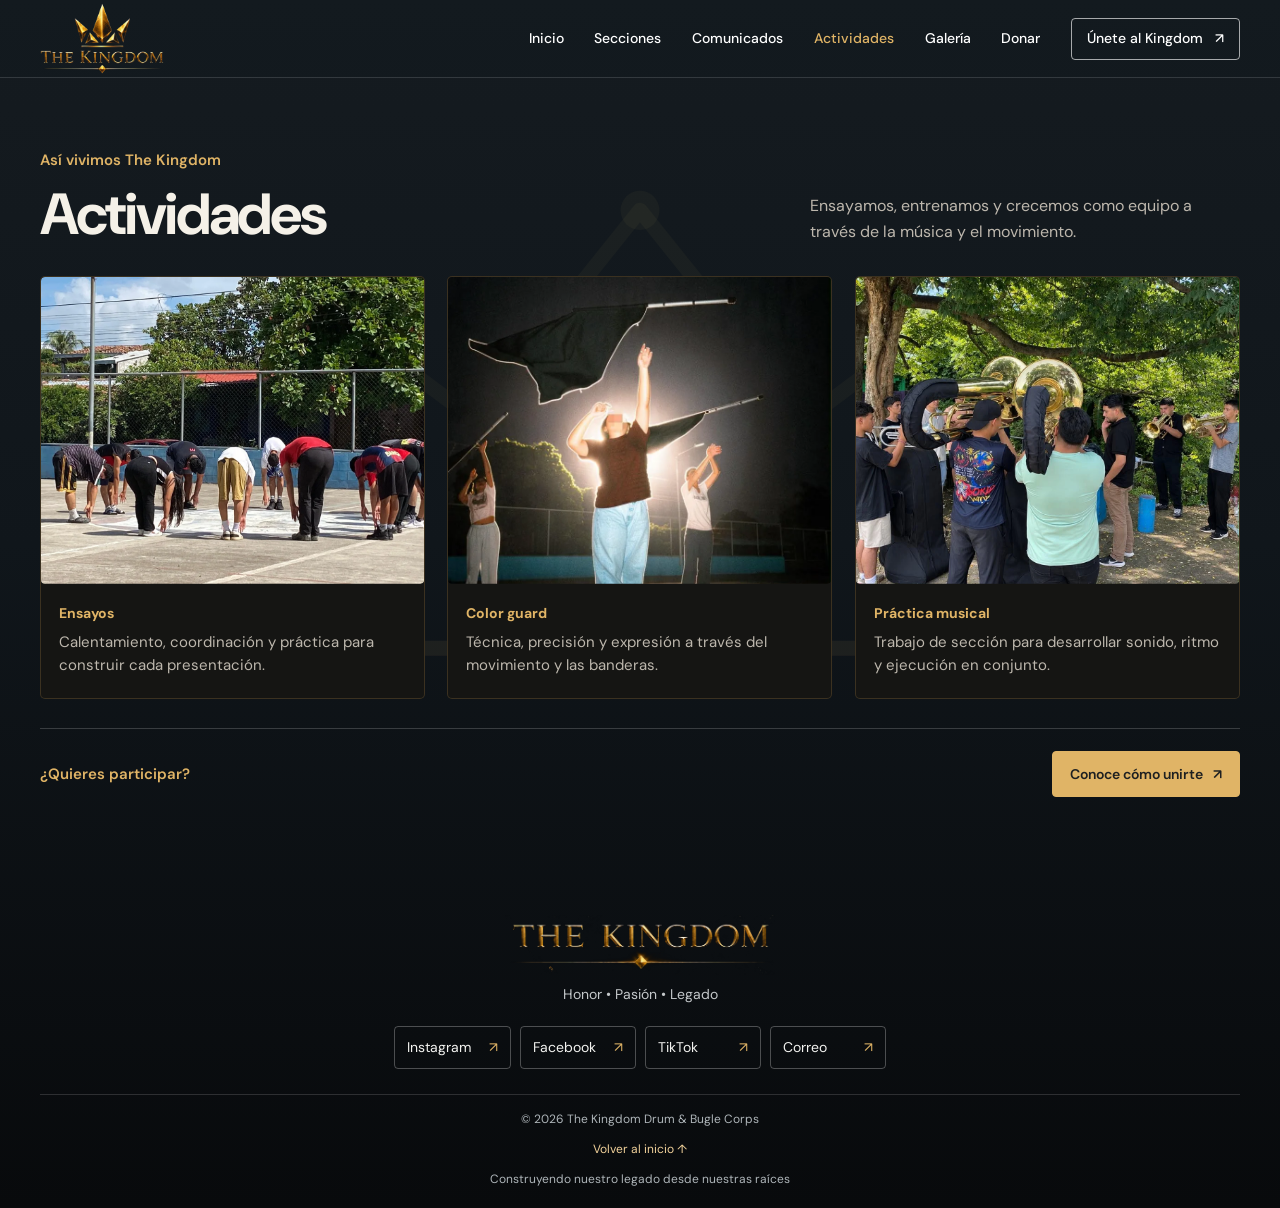
==== commit 02175233: "Center footer content across pages" ====
--- a/actividades.html
+++ b/actividades.html
@@ -19,7 +19,7 @@
     <link rel="preconnect" href="https://fonts.gstatic.com" crossorigin />
     <link href="https://fonts.googleapis.com/css2?family=DM+Sans:wght@400;500;600;700&display=swap" rel="stylesheet" />
     <link rel="icon" type="image/png" href="public/images/crown-menu-icon.png" />
-    <link rel="stylesheet" href="styles.css?v=communications-activities-20261028" />
+    <link rel="stylesheet" href="styles.css?v=footer-centered-20261028" />
     <script src="script.js?v=communications-activities-20261028" defer></script>
   </head>
   <body>
--- a/styles.css
+++ b/styles.css
@@ -132,13 +132,9 @@
 
 .intro { padding-block: 72px 58px; background: transparent; color: var(--ink); }
 .intro-kicker { color: var(--gold-dark); }
-.intro .essence-title {
-  margin: 0 auto 28px; color: var(--gold-dark); text-align: center;
-  font-size: clamp(22px, 2.4vw, 30px); font-weight: 700;
-  line-height: 1.2; letter-spacing: -.02em;
-}
 .intro-grid.mission-vision-grid {
   grid-template-columns: repeat(2, minmax(0, 1fr)); gap: 0; align-items: start;
+  margin-top: 0;
 }
 .mission-vision-grid .intro-text { max-width: 560px; }
 .mission-vision-grid .intro-text:first-child { padding-right: clamp(22px, 4vw, 54px); }
@@ -146,14 +142,14 @@
   padding-left: clamp(22px, 4vw, 54px); border-left: 1px solid var(--line);
 }
 .intro-text .mission-label {
-  margin: 0 0 10px; color: var(--gold-dark); font-size: 14px;
+  margin: 0 0 10px; color: var(--gold-dark); font-size: 17px;
   font-weight: 700; letter-spacing: .04em;
 }
-.intro .mission-vision-grid h3 {
+.intro .mission-vision-grid h2 {
   margin: 0 0 16px; font-size: clamp(32px, 3.4vw, 46px);
   font-weight: 700; line-height: 1.12; letter-spacing: -.035em;
 }
-.intro .mission-vision-grid h3 span { color: var(--gold-dark); }
+.intro .mission-vision-grid h2 span { color: var(--gold-dark); }
 .intro-philosophy {
   max-width: var(--content); margin: 32px auto 0; padding-top: 18px;
   border-top: 1px solid var(--line); color: var(--ink); font-size: 16px; font-weight: 600;
@@ -426,9 +422,11 @@
 .social-button:hover { background: #ffffff14; border-color: #ffffffa0; }
 .social-button span + span { color: #e0b466; }
 .footer-bottom {
-  display: flex; justify-content: space-between; flex-wrap: wrap; gap: 10px 20px;
+  display: flex; flex-direction: column; align-items: center;
+  text-align: center; gap: 10px;
   padding-top: 15px; border-top: 1px solid #ffffff25; color: #aeb5b9; font-size: 12px;
 }
+.footer-bottom > :last-child { text-align: center; }
 .footer-bottom a { color: #f1d19a; }
 .reveal {
   opacity: 0;
@@ -546,8 +544,8 @@
   .mission-vision-grid .intro-text + .intro-text {
     padding: 22px 0 0; border-left: 0; border-top: 1px solid var(--line);
   }
-  .intro .essence-title { margin-bottom: 22px; font-size: 24px; }
-  .intro .mission-vision-grid h3 { font-size: clamp(32px, 8.5vw, 44px); }
+  .intro-grid.mission-vision-grid { margin-top: 0; }
+  .intro .mission-vision-grid h2 { font-size: clamp(32px, 8.5vw, 44px); }
   .intro-philosophy { margin-top: 24px; font-size: 15px; }
   .intro-philosophy span { display: block; margin: 0 0 5px; }
   .intro h2, .section-heading h2, .season h2 { font-size: clamp(32px, 8.5vw, 44px); }
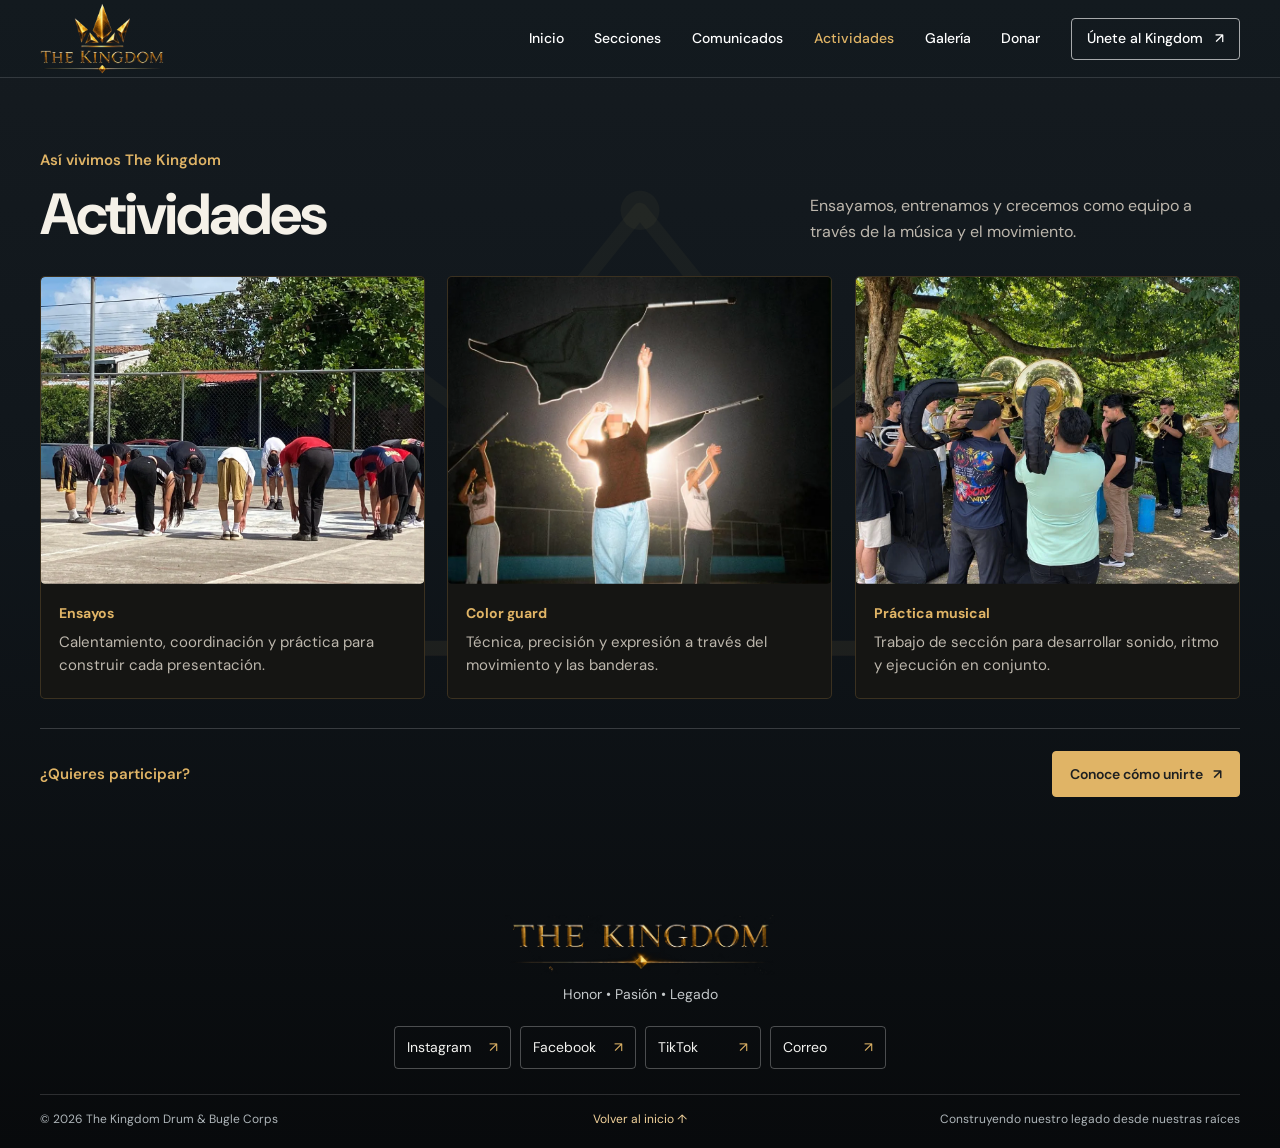
==== commit a16c1a0e: "Keep footer items in row with centered home link" ====
--- a/actividades.html
+++ b/actividades.html
@@ -19,7 +19,7 @@
     <link rel="preconnect" href="https://fonts.gstatic.com" crossorigin />
     <link href="https://fonts.googleapis.com/css2?family=DM+Sans:wght@400;500;600;700&display=swap" rel="stylesheet" />
     <link rel="icon" type="image/png" href="public/images/crown-menu-icon.png" />
-    <link rel="stylesheet" href="styles.css?v=footer-centered-20261028" />
+    <link rel="stylesheet" href="styles.css?v=footer-row-20261028" />
     <script src="script.js?v=communications-activities-20261028" defer></script>
   </head>
   <body>
--- a/styles.css
+++ b/styles.css
@@ -422,11 +422,13 @@
 .social-button:hover { background: #ffffff14; border-color: #ffffffa0; }
 .social-button span + span { color: #e0b466; }
 .footer-bottom {
-  display: flex; flex-direction: column; align-items: center;
-  text-align: center; gap: 10px;
+  display: grid; grid-template-columns: minmax(0, 1fr) minmax(0, 1fr) minmax(0, 1fr);
+  align-items: center; gap: 10px 16px;
   padding-top: 15px; border-top: 1px solid #ffffff25; color: #aeb5b9; font-size: 12px;
 }
-.footer-bottom > :last-child { text-align: center; }
+.footer-bottom > :first-child { justify-self: start; text-align: left; }
+.footer-bottom > a { justify-self: center; text-align: center; white-space: nowrap; }
+.footer-bottom > :last-child { justify-self: end; text-align: right; }
 .footer-bottom a { color: #f1d19a; }
 .reveal {
   opacity: 0;
@@ -613,8 +615,9 @@
   .site-footer { padding: 28px 22px 16px; }
   .social-links { gap: 8px; }
   .social-button { min-width: 0; flex: 1 1 calc(50% - 8px); }
-  .footer-bottom { display: flex; justify-content: center; text-align: center; font-size: 11px; }
-  .footer-bottom span:last-child { width: 100%; }
+  .footer-bottom { grid-template-columns: minmax(0, 1fr) auto minmax(0, 1fr); font-size: 11px; }
+  .footer-bottom > :first-child,
+  .footer-bottom > :last-child { justify-self: stretch; text-align: center; }
 }
 @media (max-width: 380px) {
   .hero h1 { font-size: 41px; }
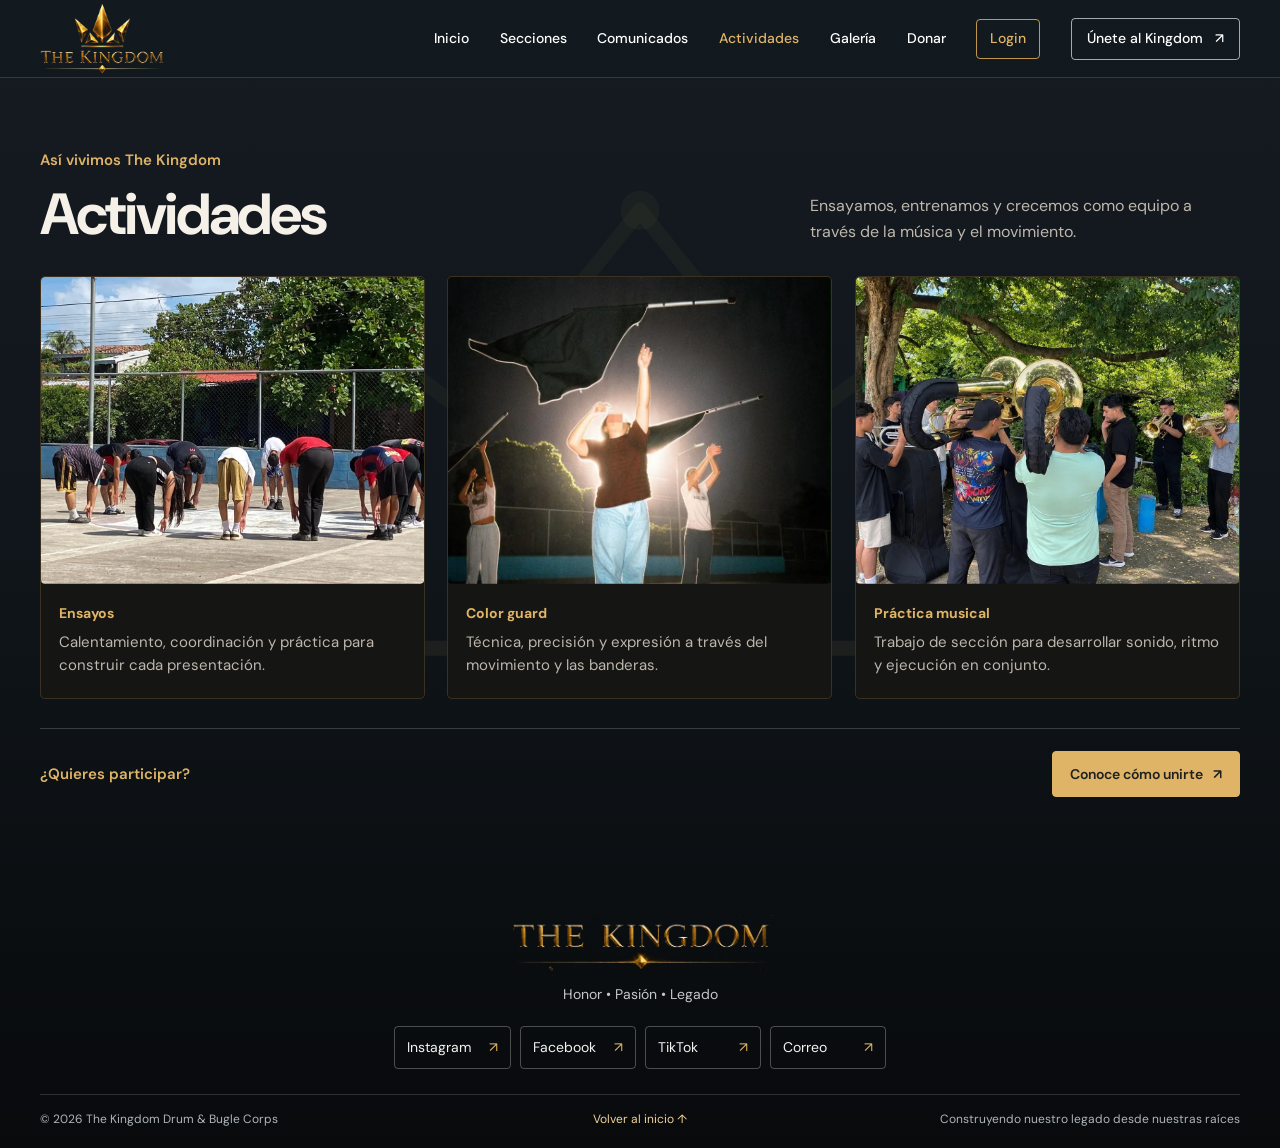
==== commit c9eec3df: "Add admin login link to navigation" ====
--- a/actividades.html
+++ b/actividades.html
@@ -19,8 +19,8 @@
     <link rel="preconnect" href="https://fonts.gstatic.com" crossorigin />
     <link href="https://fonts.googleapis.com/css2?family=DM+Sans:wght@400;500;600;700&display=swap" rel="stylesheet" />
     <link rel="icon" type="image/png" href="public/images/crown-menu-icon.png" />
-    <link rel="stylesheet" href="styles.css?v=footer-row-20261028" />
-    <script src="script.js?v=communications-activities-20261028" defer></script>
+    <link rel="stylesheet" href="styles.css?v=menu-login-20261028" />
+    <script src="script.js?v=announcement-post-20261028" defer></script>
   </head>
   <body>
     <a class="skip-link" href="#contenido">Saltar al contenido</a>
@@ -38,6 +38,7 @@
         <a href="actividades.html" aria-current="page">Actividades</a>
         <a href="galeria.html">Galería</a>
         <a href="donar.html">Donar</a>
+        <a class="nav-login" href="admin.html">Login</a>
         <a class="nav-cta" href="unete.html#requisitos">Únete al Kingdom <span aria-hidden="true">↗</span></a>
       </nav>
     </header>
--- a/styles.css
+++ b/styles.css
@@ -73,6 +73,11 @@
 .main-nav > a:nth-child(7) { animation-delay: 0s; }
 .main-nav > a:hover { color: #f1d19a; }
 .main-nav > a[aria-current="page"] { color: var(--gold-dark); }
+.main-nav .nav-login {
+  padding: 9px 13px; border: 1px solid #c3954d; border-radius: 4px;
+  color: var(--gold-dark); transition: background .18s ease, color .18s ease;
+}
+.main-nav .nav-login:hover { color: #171614; background: var(--gold-dark); }
 .main-nav .nav-cta {
   padding: 10px 15px; border: 1px solid #ffffffa0; border-radius: 4px;
   color: #fff; transition: background .18s ease, color .18s ease;
@@ -223,15 +228,84 @@
 .card-content { padding: 16px 18px 20px; }
 .card-label { color: var(--gold-dark); font-size: 14px; font-weight: 700; }
 .card-content p { margin: 5px 0 0; color: var(--muted); font-size: 15px; line-height: 1.55; }
-.announcement-card {
-  max-width: var(--content); margin: 0 auto; padding: clamp(24px, 4vw, 42px);
-  display: flex; align-items: center; justify-content: space-between; gap: 28px;
-  border: 1px solid #c3954d62; border-radius: 5px;
-  background: linear-gradient(135deg, #1a1c1dce, #111519ed);
-}
-.announcement-card h2 { margin: 0 0 10px; font-size: clamp(24px, 3vw, 32px); line-height: 1.2; }
-.announcement-card p:not(.intro-kicker) { max-width: 650px; margin: 0; color: var(--muted); line-height: 1.7; }
-.announcement-actions { display: flex; flex: 0 0 auto; flex-wrap: wrap; gap: 10px; }
+.announcement-feed { max-width: 780px; margin: 0 auto; }
+.social-post {
+  overflow: hidden; border: 1px solid #ffffff24; border-radius: 8px;
+  background: linear-gradient(145deg, #181b1d, #111519);
+  box-shadow: 0 18px 48px #00000030;
+}
+.social-post-header { display: flex; align-items: center; gap: 12px; padding: 16px 18px; }
+.social-post-avatar {
+  width: 46px; height: 46px; flex: 0 0 46px; padding: 7px;
+  border: 1px solid #c3954d80; border-radius: 50%; background: #0c1013; object-fit: contain;
+}
+.social-post-author { min-width: 0; }
+.social-post-author h2 { margin: 0; color: var(--ink); font-size: 16px; line-height: 1.25; }
+.social-post-author p { margin: 4px 0 0; color: var(--muted); font-size: 12px; line-height: 1.4; }
+.official-badge {
+  margin-left: auto; padding: 5px 9px; border: 1px solid #c3954d70; border-radius: 999px;
+  color: var(--gold-dark); font-size: 11px; font-weight: 700; letter-spacing: .04em;
+}
+.social-post-caption { margin: 0; padding: 0 18px 17px; color: #e2e4e4; font-size: 15px; line-height: 1.65; }
+.social-post-media { display: block; padding: 12px; border-block: 1px solid #ffffff18; background: #0b0d0f; }
+.social-post-media img { display: block; width: min(100%, 607px); height: auto; margin-inline: auto; border-radius: 3px; }
+.social-post-actions { display: flex; justify-content: space-around; flex-wrap: wrap; gap: 8px; padding: 13px 12px; }
+.social-post-actions a {
+  display: inline-flex; align-items: center; justify-content: center; gap: 8px;
+  min-height: 38px; padding: 7px 12px; border-radius: 4px; color: #e6e8e9;
+  font-size: 13px; transition: color .2s ease, background .2s ease;
+}
+.social-post-actions a:hover { color: var(--gold-dark); background: #ffffff0d; }
+.social-post-actions a span { color: var(--gold-dark); font-size: 17px; }
+.social-post-details { margin: 0; padding: 0 18px 16px; color: var(--muted); font-size: 14px; line-height: 1.65; }
+.social-post-details summary { color: var(--gold-dark); cursor: pointer; font-weight: 600; }
+.social-post-details p { margin: 12px 0 0; white-space: pre-line; }
+.empty-announcements { margin: 0; padding: 30px; border: 1px solid var(--line); color: var(--muted); text-align: center; }
+.admin-page { min-height: 70vh; }
+.admin-notice { max-width: 760px; min-height: 22px; margin: 0 auto 16px; color: var(--gold-dark); text-align: center; }
+.admin-notice.is-error, .admin-list-message.is-error { color: #ff9b91; }
+.admin-card {
+  border: 1px solid #c3954d62; border-radius: 6px;
+  background: linear-gradient(145deg, #181b1d, #111519);
+  box-shadow: 0 18px 48px #00000024;
+}
+.admin-login { max-width: 560px; margin: 0 auto; padding: clamp(22px, 4vw, 36px); display: grid; gap: 12px; }
+.admin-login h2, .admin-manager-heading h2 { margin: 0; font-size: clamp(24px, 3vw, 32px); }
+.admin-login p { margin: 0 0 8px; color: var(--muted); line-height: 1.6; }
+.admin-page label { color: var(--ink); font-size: 14px; font-weight: 600; }
+.admin-page label span { color: var(--muted); font-size: 12px; font-weight: 400; }
+.admin-page input:not([type='checkbox']):not([type='file']),
+.admin-page textarea,
+.admin-page input[type='file'] {
+  width: 100%; min-height: 44px; padding: 11px 12px; border: 1px solid #ffffff36;
+  border-radius: 4px; background: #0d1114; color: var(--ink); font: inherit;
+}
+.admin-page textarea { min-height: 110px; resize: vertical; }
+.admin-page input[type='file'] { padding: 9px; color: var(--muted); }
+.admin-page input:focus, .admin-page textarea:focus { outline: 2px solid #e0b466; outline-offset: 2px; }
+.admin-login .button { justify-self: start; margin-top: 8px; }
+.admin-text-button { justify-self: start; padding: 4px 0; border: 0; background: transparent; color: var(--gold-dark); font: inherit; cursor: pointer; }
+.admin-text-button:hover { color: var(--ink); }
+.admin-manager { max-width: 900px; margin: 0 auto; }
+.admin-manager-heading { display: flex; align-items: center; justify-content: space-between; gap: 20px; margin: 22px 0 18px; }
+.admin-manager-heading .intro-kicker { margin-bottom: 5px; }
+.admin-editor { padding: clamp(20px, 4vw, 34px); display: grid; gap: 11px; scroll-margin-top: 95px; }
+.admin-editor h3 { margin: 0 0 6px; font-size: 22px; }
+.admin-checkbox { display: flex; align-items: center; gap: 10px; margin-top: 4px; }
+.admin-checkbox input { width: 18px; height: 18px; accent-color: var(--gold); }
+.admin-form-actions { display: flex; flex-wrap: wrap; gap: 10px; margin-top: 8px; }
+.admin-post-list { display: grid; gap: 12px; margin-top: 18px; }
+.admin-list-message { margin: 0; padding: 18px 0; color: var(--muted); text-align: center; }
+.admin-post-row { display: flex; align-items: center; justify-content: space-between; gap: 20px; padding: 17px; border: 1px solid var(--line); border-radius: 5px; background: #ffffff06; }
+.admin-post-summary { min-width: 0; }
+.admin-post-summary h3 { margin: 0 0 5px; font-size: 17px; }
+.admin-post-summary p { margin: 0 0 8px; overflow-wrap: anywhere; color: var(--muted); font-size: 14px; line-height: 1.5; }
+.admin-post-state { color: var(--muted); font-size: 12px; }
+.admin-post-state.is-published { color: var(--gold-dark); }
+.admin-row-actions { display: flex; flex: 0 0 auto; gap: 8px; }
+.admin-row-actions .button { min-height: 38px; padding: 8px 11px; font-size: 13px; }
+.admin-delete:hover { border-color: #ff9b91; color: #ffb4ab; }
+.admin-page [hidden] { display: none !important; }
 .activity-cta {
   max-width: var(--content); margin: 30px auto 0; padding-top: 22px;
   display: flex; align-items: center; justify-content: space-between; gap: 20px;
@@ -500,6 +574,31 @@
   .moments { margin-top: 56px; }
   .moments-grid { grid-template-columns: repeat(2, minmax(0, 1fr)); gap: 16px; }
 }
+@media (min-width: 701px) and (max-width: 900px) {
+  .menu-toggle {
+    width: 52px; height: 48px; display: flex; align-items: center; justify-content: center;
+    padding: 5px; border: 1px solid #d5ad6780; border-radius: 6px;
+    background: #101519c9; cursor: pointer; z-index: 2;
+  }
+  .menu-icon { width: 40px; height: 34px; object-fit: contain; filter: drop-shadow(0 0 5px #e0b46690); }
+  .main-nav {
+    position: absolute; top: 78px; left: 0; right: 0; display: flex; flex-direction: column;
+    align-items: stretch; gap: 0; padding: 0 24px; background: #17232ef5;
+    max-height: 0; overflow: hidden; transition: max-height .25s ease, padding .25s ease;
+  }
+  .main-nav.is-open { max-height: 420px; padding: 8px 24px 18px; }
+  .main-nav.is-open > a { animation: nav-slide-in .55s cubic-bezier(.22, 1, .36, 1) both; }
+  .main-nav.is-open > a:nth-child(1) { animation-delay: .04s; }
+  .main-nav.is-open > a:nth-child(2) { animation-delay: .08s; }
+  .main-nav.is-open > a:nth-child(3) { animation-delay: .12s; }
+  .main-nav.is-open > a:nth-child(4) { animation-delay: .16s; }
+  .main-nav.is-open > a:nth-child(5) { animation-delay: .20s; }
+  .main-nav.is-open > a:nth-child(6) { animation-delay: .24s; }
+  .main-nav.is-open > a:nth-child(7) { animation-delay: .28s; }
+  .main-nav.is-open > a:nth-child(8) { animation-delay: .32s; }
+  .main-nav > a { padding: 13px 3px; border-bottom: 1px solid #ffffff26; font-size: 14px; }
+  .main-nav .nav-login, .main-nav .nav-cta { padding: 13px 3px; border: 0; border-bottom: 1px solid #ffffff26; border-radius: 0; }
+}
 @media (max-width: 700px) {
   html { scroll-padding-top: 68px; }
   .site-header { min-height: 68px; padding-inline: 18px; }
@@ -520,7 +619,7 @@
     align-items: stretch; gap: 0; padding: 0 20px; background: #17232ef5;
     max-height: 0; overflow: hidden; transition: max-height .25s ease, padding .25s ease;
   }
-  .main-nav.is-open { max-height: 360px; padding: 8px 20px 18px; }
+  .main-nav.is-open { max-height: 420px; padding: 8px 20px 18px; }
   .main-nav.is-open > a { animation: nav-slide-in .55s cubic-bezier(.22, 1, .36, 1) both; }
   .main-nav.is-open > a:nth-child(1) { animation-delay: .04s; }
   .main-nav.is-open > a:nth-child(2) { animation-delay: .08s; }
@@ -529,7 +628,9 @@
   .main-nav.is-open > a:nth-child(5) { animation-delay: .20s; }
   .main-nav.is-open > a:nth-child(6) { animation-delay: .24s; }
   .main-nav.is-open > a:nth-child(7) { animation-delay: .28s; }
+  .main-nav.is-open > a:nth-child(8) { animation-delay: .32s; }
   .main-nav > a { padding: 13px 3px; border-bottom: 1px solid #ffffff26; font-size: 14px; }
+  .main-nav .nav-login { padding: 13px 3px; border: 0; border-bottom: 1px solid #ffffff26; border-radius: 0; }
   .main-nav .nav-cta { padding: 13px 3px; border: 0; border-bottom: 1px solid #ffffff26; border-radius: 0; }
   .hero { height: 76svh; min-height: 610px; max-height: 760px; }
   .hero-content { width: calc(100% - 40px); padding-bottom: 90px; }
@@ -568,9 +669,16 @@
   .feature-card-metal img { aspect-ratio: 1.5; }
   .card-content { padding: 12px 12px 15px; }
   .card-content p { font-size: 13px; }
-  .announcement-card { align-items: flex-start; flex-direction: column; gap: 20px; }
-  .announcement-actions { width: 100%; }
-  .announcement-actions .button { flex: 1 1 120px; }
+  .social-post-header { padding: 14px; }
+  .social-post-caption { padding-inline: 14px; font-size: 14px; }
+  .social-post-media { padding: 8px; }
+  .social-post-actions { justify-content: space-between; padding-inline: 6px; }
+  .social-post-actions a { flex: 1 1 auto; padding-inline: 8px; font-size: 12px; }
+  .social-post-details { padding-inline: 14px; }
+  .admin-manager-heading { align-items: flex-start; flex-direction: column; gap: 12px; }
+  .admin-post-row { align-items: flex-start; flex-direction: column; gap: 14px; }
+  .admin-row-actions { width: 100%; }
+  .admin-row-actions .button { flex: 1; }
   .activity-cta { align-items: flex-start; flex-direction: column; gap: 12px; }
   .season { min-height: 0; }
   .season-content { padding-block: 58px; }
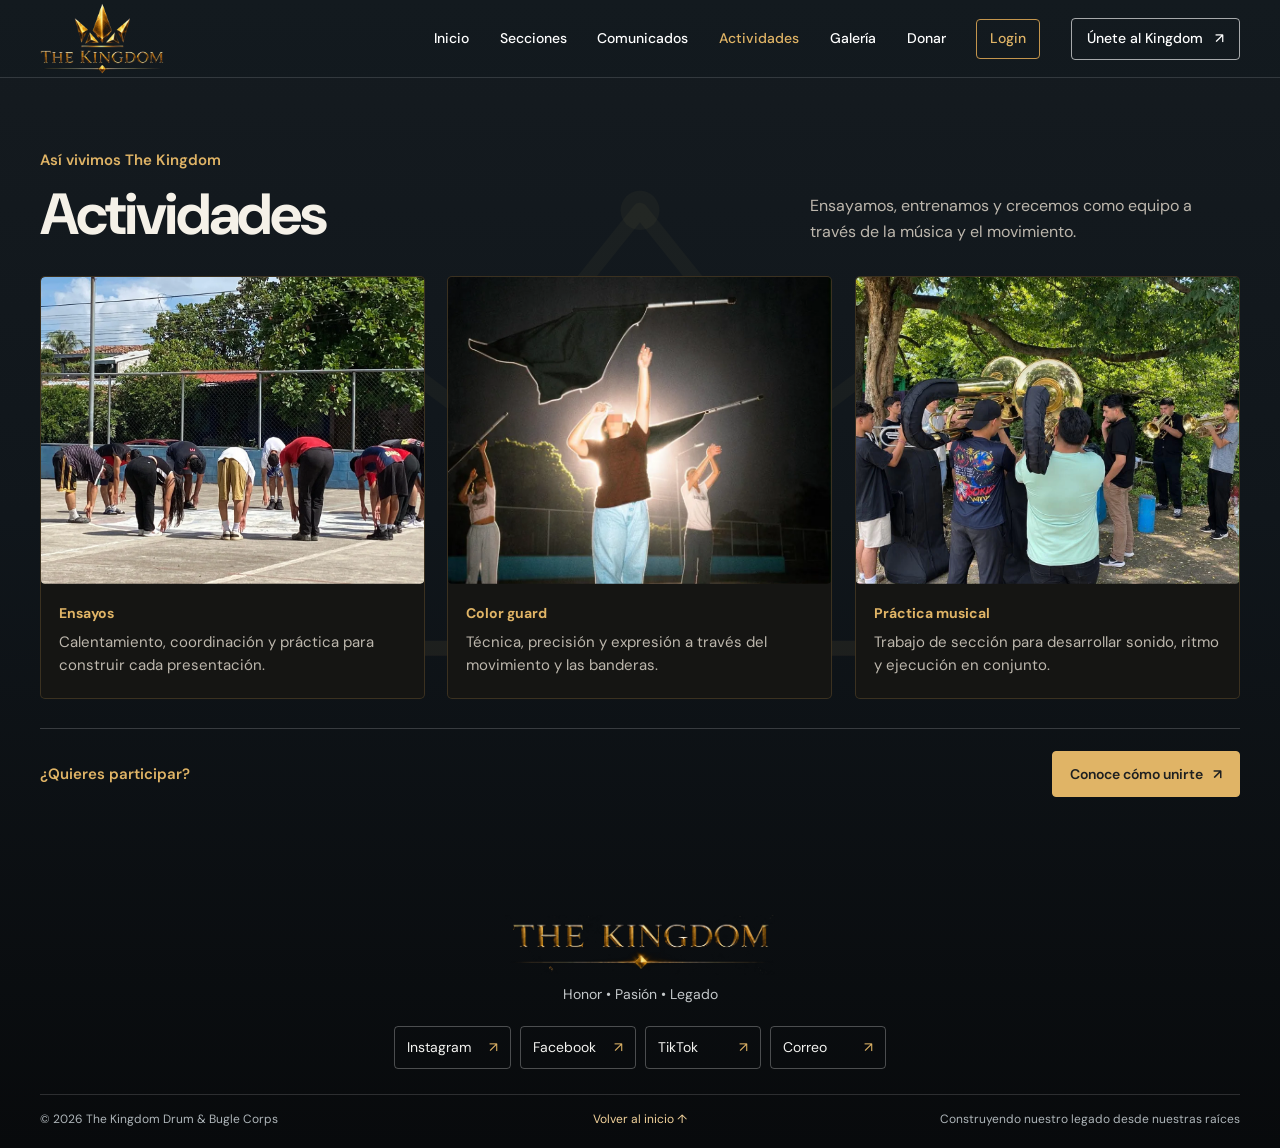
==== commit a2fb87c3: "Show communications editor only to active admins" ====
--- a/actividades.html
+++ b/actividades.html
@@ -19,8 +19,9 @@
     <link rel="preconnect" href="https://fonts.gstatic.com" crossorigin />
     <link href="https://fonts.googleapis.com/css2?family=DM+Sans:wght@400;500;600;700&display=swap" rel="stylesheet" />
     <link rel="icon" type="image/png" href="public/images/crown-menu-icon.png" />
-    <link rel="stylesheet" href="styles.css?v=menu-login-20261028" />
+    <link rel="stylesheet" href="styles.css?v=admin-tools-flow-20261028" />
     <script src="script.js?v=announcement-post-20261028" defer></script>
+    <script src="public/js/admin-session.js?v=admin-session-button-20261028" defer></script>
   </head>
   <body>
     <a class="skip-link" href="#contenido">Saltar al contenido</a>
--- a/styles.css
+++ b/styles.css
@@ -78,6 +78,9 @@
   color: var(--gold-dark); transition: background .18s ease, color .18s ease;
 }
 .main-nav .nav-login:hover { color: #171614; background: var(--gold-dark); }
+.main-nav .nav-login.is-signed-in { background: #c3954d26; }
+.announcement-admin-entry { margin-top: 14px; }
+.announcement-admin-entry[hidden], .announcement-admin-tools[hidden] { display: none !important; }
 .main-nav .nav-cta {
   padding: 10px 15px; border: 1px solid #ffffffa0; border-radius: 4px;
   color: #fff; transition: background .18s ease, color .18s ease;
@@ -287,6 +290,7 @@
 .admin-text-button { justify-self: start; padding: 4px 0; border: 0; background: transparent; color: var(--gold-dark); font: inherit; cursor: pointer; }
 .admin-text-button:hover { color: var(--ink); }
 .admin-manager { max-width: 900px; margin: 0 auto; }
+.announcement-admin-tools { margin-block: 20px 44px; }
 .admin-manager-heading { display: flex; align-items: center; justify-content: space-between; gap: 20px; margin: 22px 0 18px; }
 .admin-manager-heading .intro-kicker { margin-bottom: 5px; }
 .admin-editor { padding: clamp(20px, 4vw, 34px); display: grid; gap: 11px; scroll-margin-top: 95px; }
@@ -574,7 +578,7 @@
   .moments { margin-top: 56px; }
   .moments-grid { grid-template-columns: repeat(2, minmax(0, 1fr)); gap: 16px; }
 }
-@media (min-width: 701px) and (max-width: 900px) {
+@media (min-width: 701px) and (max-width: 1024px) {
   .menu-toggle {
     width: 52px; height: 48px; display: flex; align-items: center; justify-content: center;
     padding: 5px; border: 1px solid #d5ad6780; border-radius: 6px;
